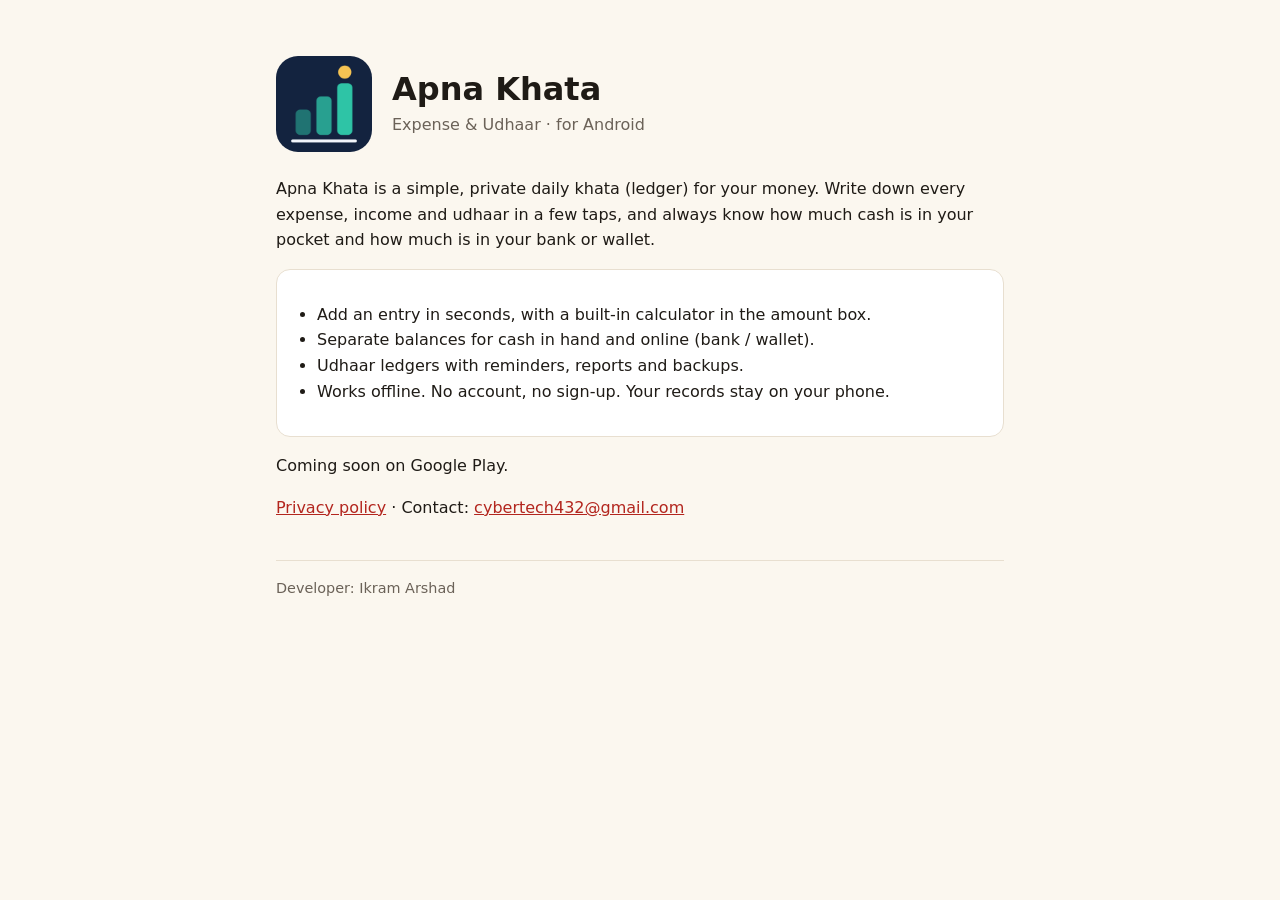
==== index.html @ e540d87f "Add Apna Khata developer site with app-ads.txt and privacy policy Co-Authored-By: Claude Opus 5.5 <n" ====
<!doctype html>
<html lang="en">
<head>
<meta charset="utf-8">
<meta name="viewport" content="width=device-width,initial-scale=1">
<title>Apna Khata · Ikram Arshad</title>
<meta name="description" content="Apna Khata: a simple, private daily khata for expenses, cash and udhaar. Offline, no account.">
<link rel="icon" href="apna-khata-icon.png">
<link rel="stylesheet" href="style.css">
</head>
<body>
<main>
  <div class="hero">
    <img src="apna-khata-icon.png" alt="Apna Khata icon">
    <div>
      <h1>Apna Khata</h1>
      <p class="sub">Expense &amp; Udhaar · for Android</p>
    </div>
  </div>
  <p>Apna Khata is a simple, private daily khata (ledger) for your money. Write down every expense, income and udhaar in a few taps, and always know how much cash is in your pocket and how much is in your bank or wallet.</p>
  <div class="card">
    <ul>
      <li>Add an entry in seconds, with a built-in calculator in the amount box.</li>
      <li>Separate balances for cash in hand and online (bank / wallet).</li>
      <li>Udhaar ledgers with reminders, reports and backups.</li>
      <li>Works offline. No account, no sign-up. Your records stay on your phone.</li>
    </ul>
  </div>
  <p>Coming soon on Google Play.</p>
  <p><a href="privacy.html">Privacy policy</a> · Contact: <a href="mailto:cybertech432@gmail.com">cybertech432@gmail.com</a></p>
  <footer>Developer: Ikram Arshad</footer>
</main>
</body>
</html>
---- style.css ----
:root{--bg:#fbf7ef;--fg:#1f1b16;--muted:#6b6258;--card:#fff;--line:#e8dfd0;--accent:#b3261e}
@media (prefers-color-scheme:dark){:root{--bg:#171411;--fg:#f2ece3;--muted:#b0a596;--card:#221e1a;--line:#3a332c;--accent:#ff8a80}}
*{box-sizing:border-box}
body{margin:0;background:var(--bg);color:var(--fg);font:16px/1.6 system-ui,-apple-system,"Segoe UI",Roboto,sans-serif}
main{max-width:760px;margin:0 auto;padding:32px 16px 64px}
a{color:var(--accent)}
.hero{display:flex;gap:20px;align-items:center;margin:24px 0}
.hero img{width:96px;height:96px;border-radius:22px;flex:none}
h1{margin:0;font-size:2rem;line-height:1.2}
.sub{color:var(--muted);margin:4px 0 0}
.card{background:var(--card);border:1px solid var(--line);border-radius:14px;padding:16px 20px;margin:16px 0}
ul{padding-left:20px}
footer{color:var(--muted);font-size:.9rem;margin-top:40px;border-top:1px solid var(--line);padding-top:16px}
.policy h2{margin-top:2em;font-size:1.25rem}
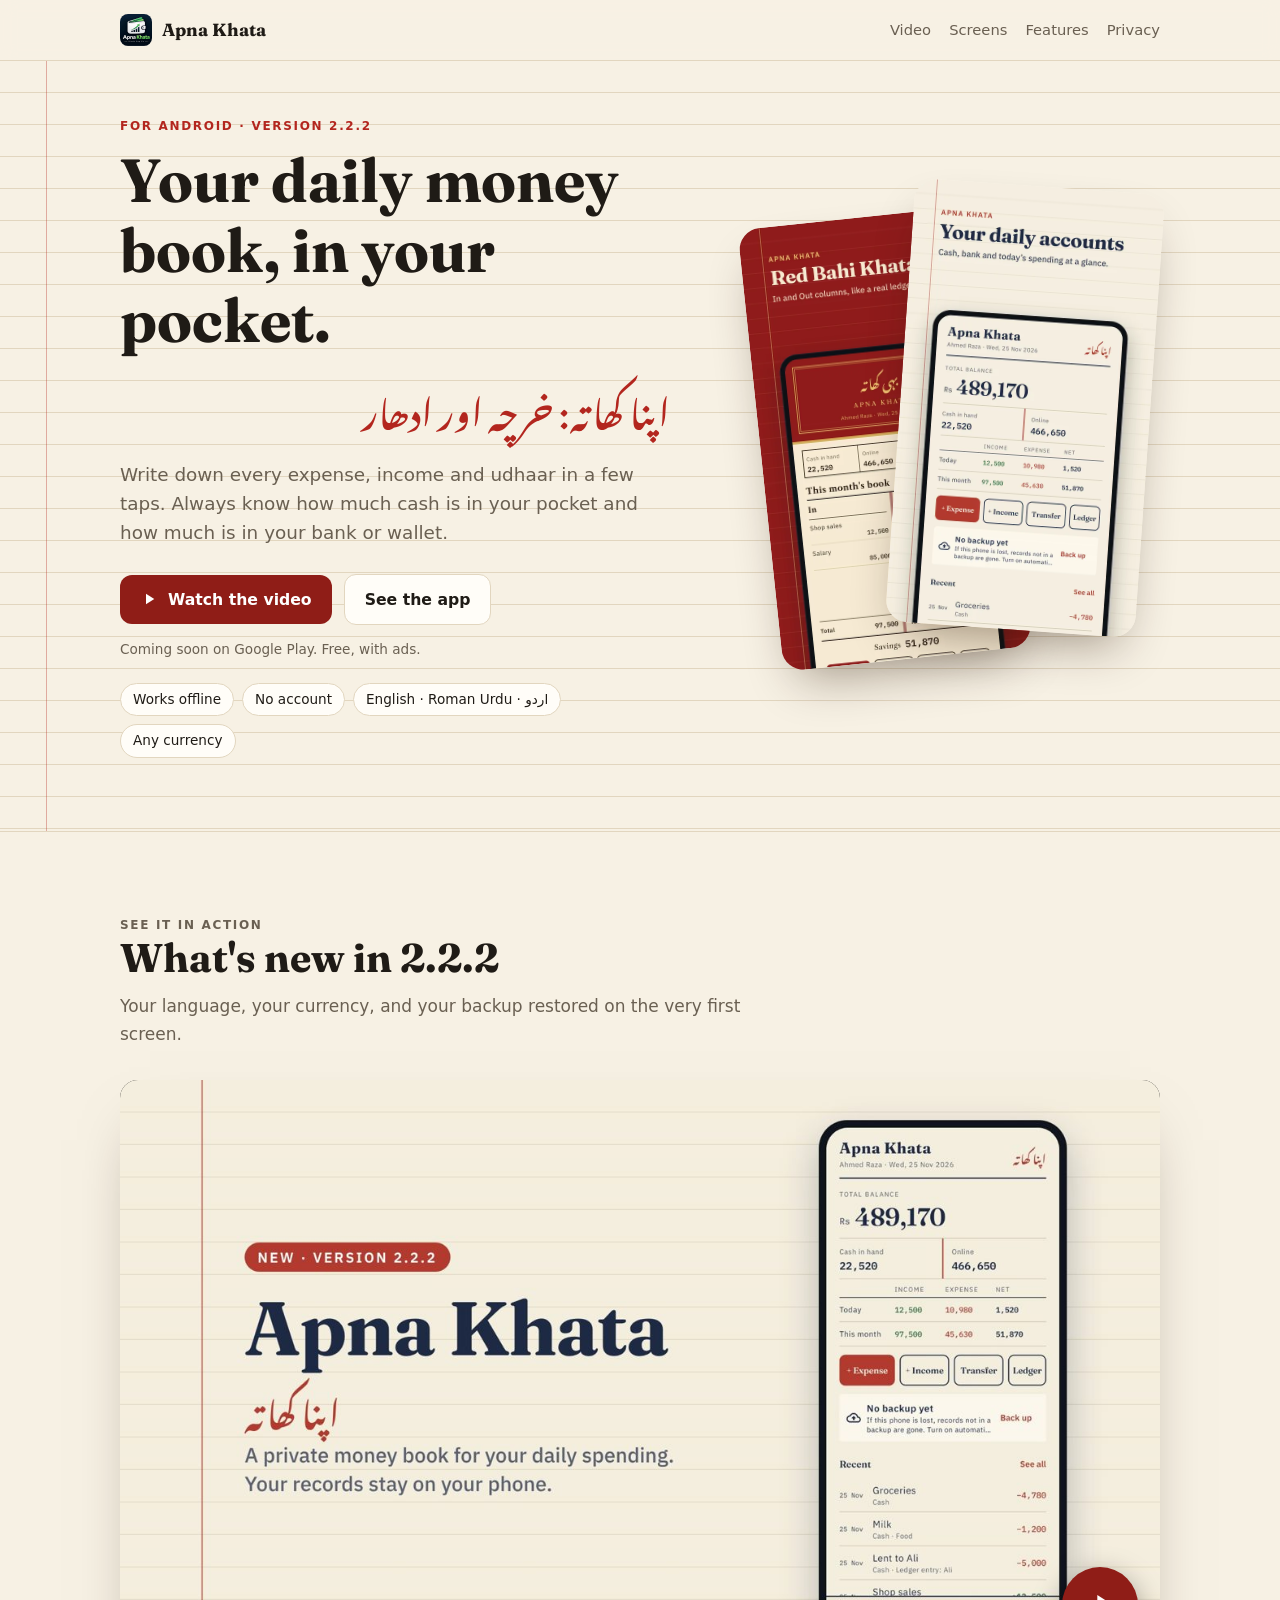
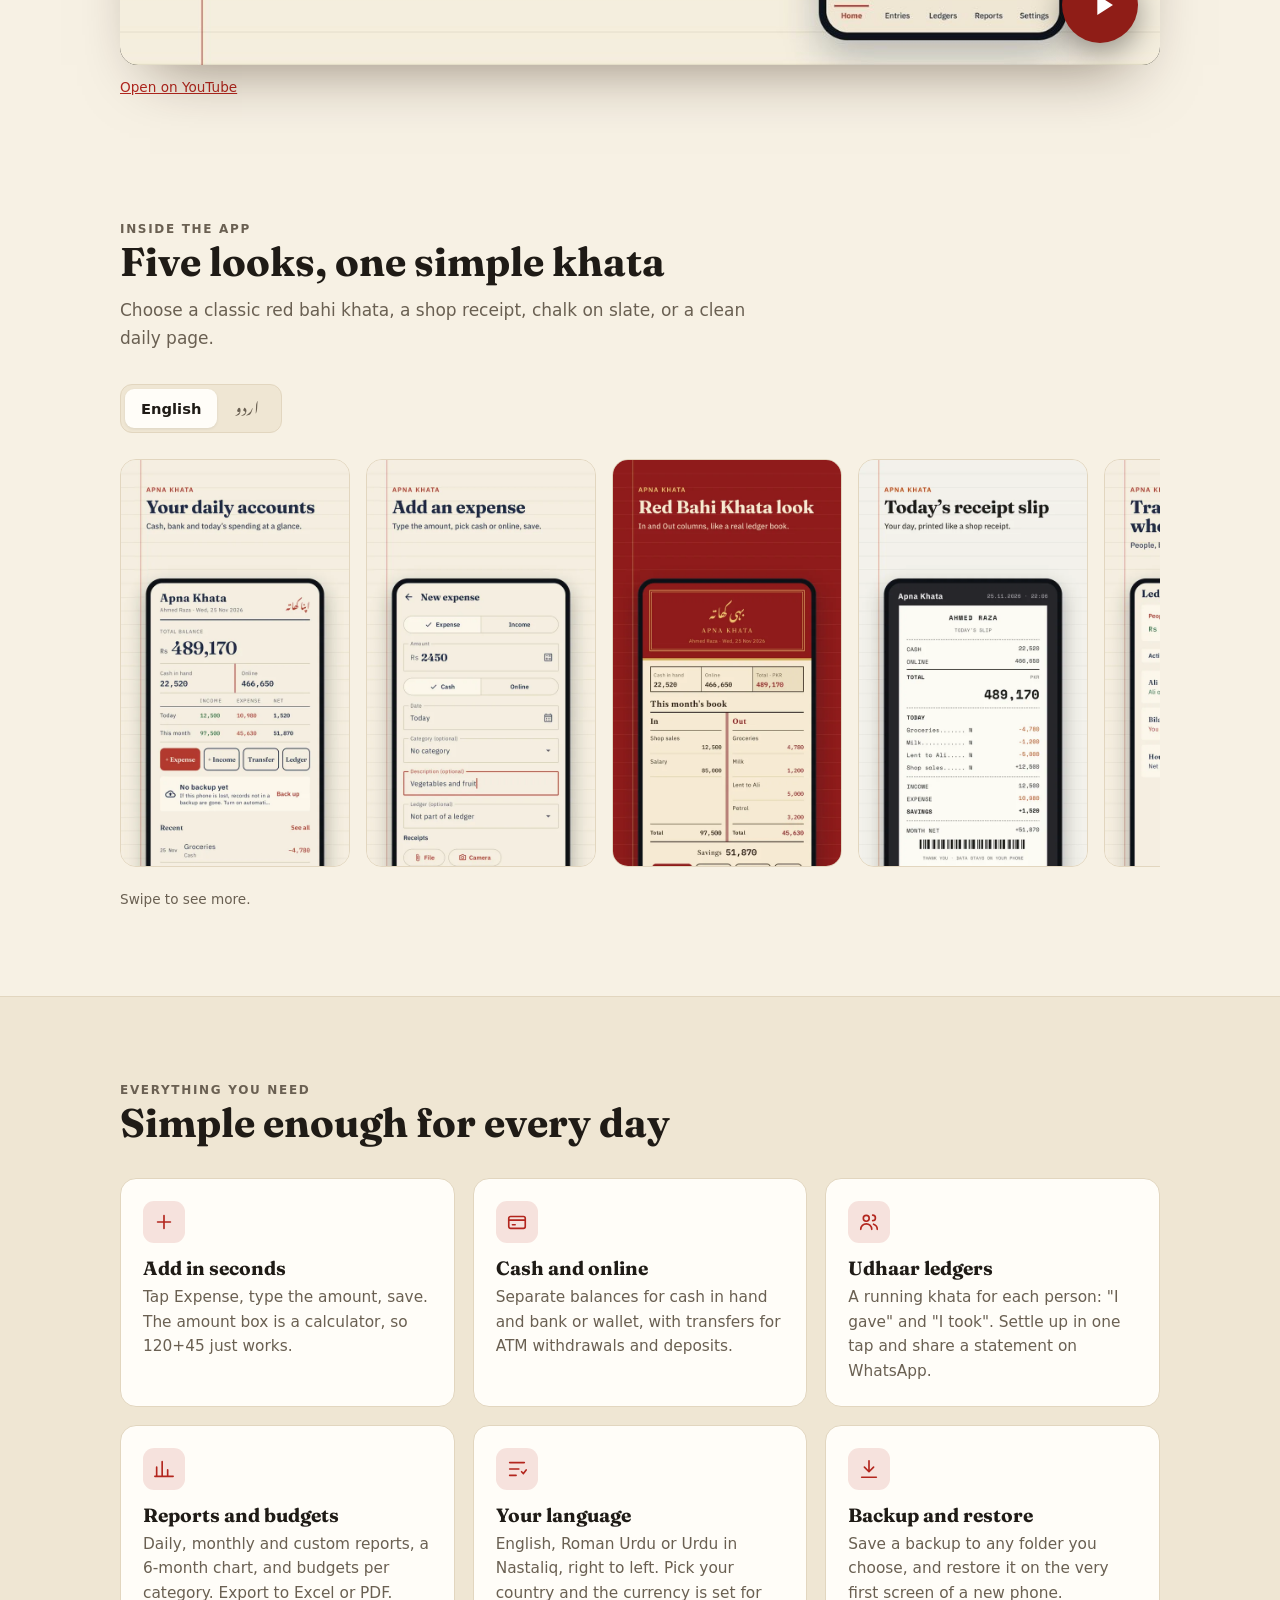
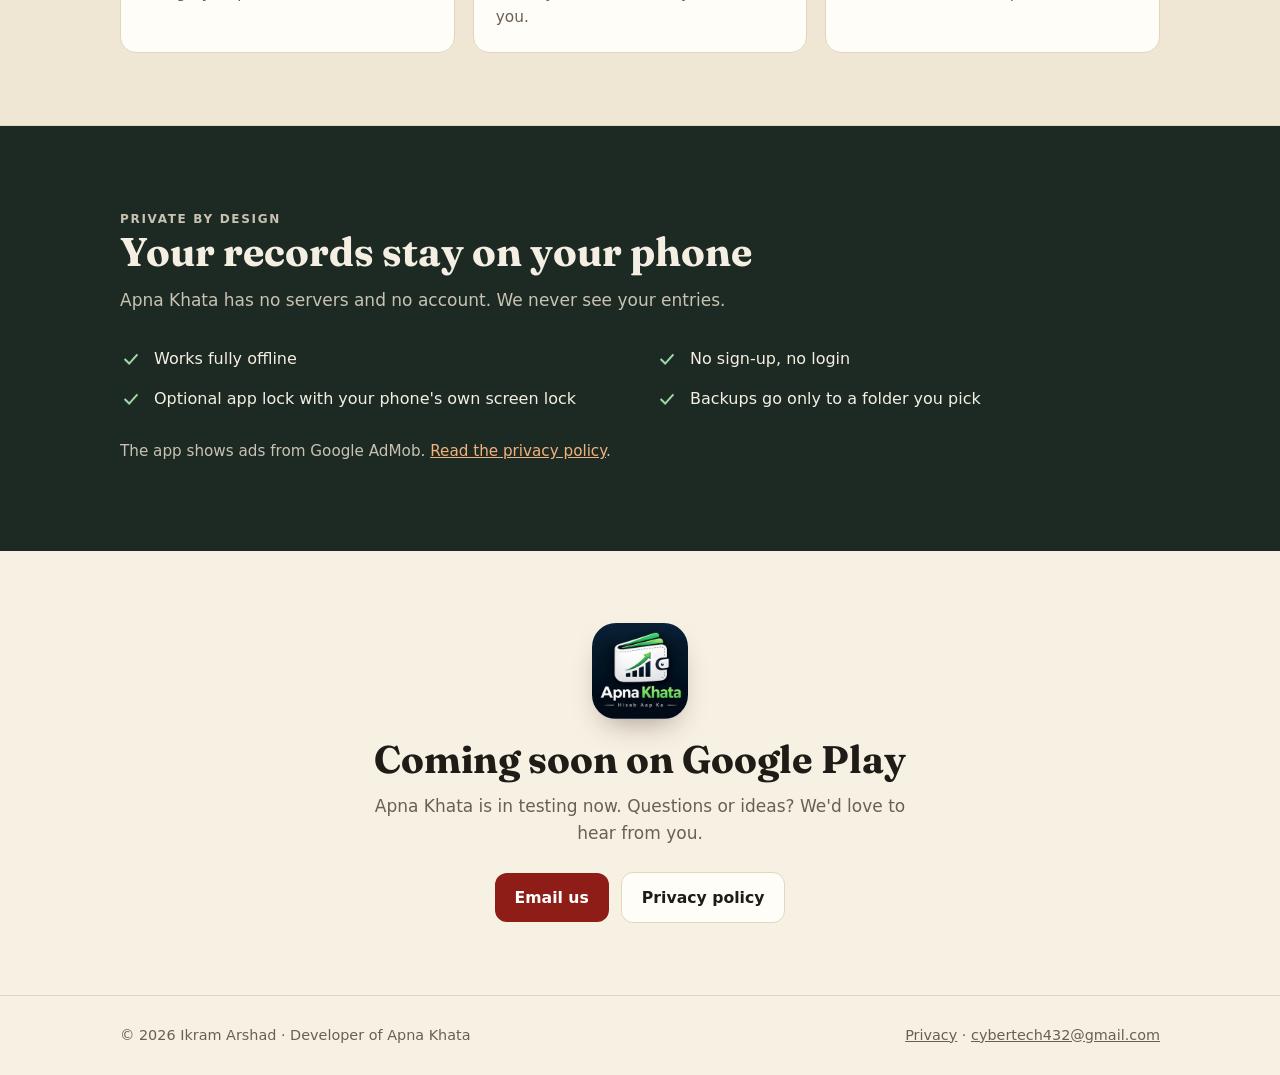
==== commit cd0d93bc: "Redesign landing page with screenshots, video and features Co-Authored-By: Claude Opus 5.5 <noreply@" ====
--- a/index.html
+++ b/index.html
@@ -3,32 +3,241 @@
 <head>
 <meta charset="utf-8">
 <meta name="viewport" content="width=device-width,initial-scale=1">
-<title>Apna Khata · Ikram Arshad</title>
-<meta name="description" content="Apna Khata: a simple, private daily khata for expenses, cash and udhaar. Offline, no account.">
-<link rel="icon" href="apna-khata-icon.png">
-<link rel="stylesheet" href="style.css">
+<title>Apna Khata: Expense &amp; Udhaar</title>
+<meta name="description" content="Apna Khata is a simple, private daily khata for expenses, cash and udhaar. English, Roman Urdu and Urdu. Offline, no account, records stay on your phone.">
+<meta property="og:title" content="Apna Khata: Expense &amp; Udhaar">
+<meta property="og:description" content="Your daily money book for Android. Offline, no account, records stay on your phone.">
+<meta property="og:image" content="https://ikramarshad.github.io/img/og.jpg">
+<meta property="og:type" content="website">
+<meta name="theme-color" content="#8f1d17">
+<link rel="icon" href="img/icon.png">
+<link rel="preconnect" href="https://fonts.googleapis.com">
+<link rel="preconnect" href="https://fonts.gstatic.com" crossorigin>
+<link href="https://fonts.googleapis.com/css2?family=Fraunces:opsz,wght@9..144,500;9..144,700&family=Noto+Nastaliq+Urdu:wght@500&display=swap" rel="stylesheet">
+<style>
+:root{
+  --paper:#f7f1e4;--paper-2:#efe6d3;--ink:#1f1b16;--muted:#6a6052;--rule:#e2d6bf;
+  --red:#8f1d17;--red-ink:#b3261e;--card:#fffdf8;--slate:#1d2a24;--chalk:#f4efe2;
+  --serif:"Fraunces",Georgia,"Times New Roman",serif;
+  --sans:system-ui,-apple-system,"Segoe UI",Roboto,sans-serif;
+}
+@media (prefers-color-scheme:dark){:root:not([data-theme="light"]){
+  --paper:#16130f;--paper-2:#1e1a15;--ink:#f2ece3;--muted:#b3a794;--rule:#352e25;
+  --red:#a8261d;--red-ink:#ff8a80;--card:#211c17;--slate:#121c18;
+}}
+*{box-sizing:border-box}
+html{scroll-behavior:smooth}
+body{margin:0;background:var(--paper);color:var(--ink);font:17px/1.6 var(--sans);-webkit-font-smoothing:antialiased}
+img{max-width:100%;height:auto;display:block}
+a{color:var(--red-ink)}
+.wrap{max-width:1080px;margin:0 auto;padding:0 20px}
+h1,h2,h3{font-family:var(--serif);font-weight:700;line-height:1.15;margin:0}
+.eyebrow{font-size:.75rem;letter-spacing:.14em;text-transform:uppercase;color:var(--red-ink);font-weight:600;margin:0 0 10px}
+
+/* nav */
+nav{position:sticky;top:0;z-index:5;background:color-mix(in srgb,var(--paper) 88%,transparent);backdrop-filter:blur(8px);border-bottom:1px solid var(--rule)}
+nav .wrap{display:flex;align-items:center;gap:12px;height:60px}
+nav .brand{display:flex;align-items:center;gap:10px;font-family:var(--serif);font-weight:700;font-size:1.1rem;color:var(--ink);text-decoration:none}
+nav .brand img{width:32px;height:32px;border-radius:8px}
+nav .links{margin-left:auto;display:flex;gap:18px;font-size:.92rem}
+nav .links a{color:var(--muted);text-decoration:none}
+nav .links a:hover{color:var(--ink)}
+@media (max-width:560px){nav .links a:not(:last-child){display:none}}
+
+/* hero: ruled ledger paper */
+.hero{background:
+  linear-gradient(90deg,transparent 0 46px,color-mix(in srgb,var(--red-ink) 35%,transparent) 46px 47px,transparent 47px),
+  repeating-linear-gradient(var(--paper) 0 31px,var(--rule) 31px 32px);
+  border-bottom:1px solid var(--rule)}
+.hero .wrap{display:grid;grid-template-columns:1.1fr .9fr;gap:40px;align-items:center;padding-top:56px;padding-bottom:56px}
+.hero h1{font-size:clamp(2.3rem,5.4vw,3.8rem)}
+.hero h1 .ur{display:block;font-family:"Noto Nastaliq Urdu",serif;font-weight:500;font-size:.62em;color:var(--red-ink);margin-top:14px;line-height:1.9}
+.hero p.lead{font-size:1.15rem;color:var(--muted);max-width:34em;margin:18px 0 26px}
+.cta{display:flex;flex-wrap:wrap;gap:12px;align-items:center}
+.btn{display:inline-flex;align-items:center;gap:10px;padding:12px 20px;border-radius:12px;font-weight:600;text-decoration:none;font-size:.98rem}
+.btn.primary{background:var(--red);color:#fff}
+.btn.ghost{border:1.5px solid var(--rule);color:var(--ink);background:var(--card)}
+.soon{font-size:.85rem;color:var(--muted);margin-top:14px}
+.pills{display:flex;flex-wrap:wrap;gap:8px;margin-top:22px;padding:0;list-style:none}
+.pills li{background:var(--card);border:1px solid var(--rule);border-radius:99px;padding:5px 12px;font-size:.85rem}
+.phones{position:relative;height:520px}
+.phones img{position:absolute;width:250px;border-radius:22px;box-shadow:0 24px 50px -18px rgba(40,20,0,.45)}
+.phones img:nth-child(1){right:150px;top:30px;transform:rotate(-6deg)}
+.phones img:nth-child(2){right:10px;top:0;transform:rotate(4deg)}
+@media (max-width:860px){
+  .hero{background:repeating-linear-gradient(var(--paper) 0 31px,var(--rule) 31px 32px)}
+  .hero .wrap{grid-template-columns:1fr;padding-top:36px}
+  .phones{height:400px;max-width:400px;margin:0 auto;width:100%}
+  .phones img{width:190px}
+  .phones img:nth-child(1){left:10px;right:auto}
+  .phones img:nth-child(2){right:10px}
+}
+
+section{padding:72px 0}
+.head{max-width:640px;margin-bottom:32px}
+.head h2{font-size:clamp(1.8rem,3.6vw,2.5rem)}
+.head p{color:var(--muted);margin:12px 0 0}
+
+/* video */
+.video{position:relative;aspect-ratio:16/9;border-radius:18px;overflow:hidden;background:#000;box-shadow:0 30px 60px -30px rgba(40,20,0,.5);cursor:pointer;border:0;padding:0;width:100%}
+.video img{width:100%;height:100%;object-fit:cover;transition:transform .4s}
+.video:hover img{transform:scale(1.02)}
+.video .play{position:absolute;right:22px;bottom:22px;width:76px;height:76px;border-radius:50%;background:var(--red);display:grid;place-items:center;box-shadow:0 10px 30px rgba(0,0,0,.4)}
+.video .play svg{width:34px;height:34px;margin-left:5px;fill:#fff}
+.video iframe{position:absolute;inset:0;width:100%;height:100%;border:0}
+
+/* screenshots */
+.tabs{display:inline-flex;background:var(--paper-2);border:1px solid var(--rule);border-radius:12px;padding:4px;margin-bottom:22px}
+.tabs button{border:0;background:none;font:inherit;font-size:.92rem;padding:8px 16px;border-radius:9px;color:var(--muted);cursor:pointer}
+.tabs button[aria-selected="true"]{background:var(--card);color:var(--ink);font-weight:600;box-shadow:0 1px 3px rgba(0,0,0,.08)}
+.tabs button.ur{font-family:"Noto Nastaliq Urdu",serif;font-size:1rem;line-height:1.2;padding:4px 18px 10px}
+.shots{display:flex;gap:16px;overflow-x:auto;scroll-snap-type:x mandatory;padding:4px 0 18px;scrollbar-width:thin}
+.shots img{flex:none;width:230px;border-radius:16px;scroll-snap-align:start;border:1px solid var(--rule);background:var(--paper-2)}
+@media (max-width:560px){.shots img{width:68vw}}
+.hint{font-size:.85rem;color:var(--muted);margin-top:4px}
+
+/* features */
+.features{background:var(--paper-2);border-top:1px solid var(--rule);border-bottom:1px solid var(--rule)}
+.grid{display:grid;grid-template-columns:repeat(3,1fr);gap:18px}
+@media (max-width:860px){.grid{grid-template-columns:repeat(2,1fr)}}
+@media (max-width:560px){.grid{grid-template-columns:1fr}}
+.f{background:var(--card);border:1px solid var(--rule);border-radius:16px;padding:22px}
+.f .ic{width:42px;height:42px;border-radius:11px;background:color-mix(in srgb,var(--red-ink) 12%,transparent);display:grid;place-items:center;margin-bottom:14px}
+.f .ic svg{width:22px;height:22px;stroke:var(--red-ink);fill:none;stroke-width:1.8;stroke-linecap:round;stroke-linejoin:round}
+.f h3{font-size:1.2rem;margin-bottom:6px}
+.f p{margin:0;color:var(--muted);font-size:.96rem}
+
+/* privacy slate */
+.slate{background:var(--slate);color:var(--chalk)}
+.slate .head p{color:#c9c2b2}
+.slate .eyebrow{color:#f0b37e}
+.checks{display:grid;grid-template-columns:repeat(2,1fr);gap:14px 32px;padding:0;margin:0;list-style:none}
+@media (max-width:640px){.checks{grid-template-columns:1fr}}
+.checks li{display:flex;gap:12px;align-items:flex-start;font-size:1rem}
+.checks li svg{flex:none;width:22px;height:22px;stroke:#9fd8a8;fill:none;stroke-width:2.2;margin-top:2px}
+.slate a{color:#f0b37e}
+
+/* closing */
+.closing{text-align:center}
+.closing img{width:96px;height:96px;border-radius:24px;margin:0 auto 18px;box-shadow:0 14px 30px -12px rgba(40,20,0,.4)}
+.closing h2{font-size:clamp(1.8rem,3.6vw,2.4rem)}
+.closing p{color:var(--muted);max-width:32em;margin:12px auto 24px}
+.closing .cta{justify-content:center}
+footer{border-top:1px solid var(--rule);padding:28px 0;font-size:.9rem;color:var(--muted)}
+footer .wrap{display:flex;flex-wrap:wrap;gap:8px 20px;justify-content:space-between}
+footer a{color:var(--muted)}
+</style>
 </head>
 <body>
-<main>
-  <div class="hero">
-    <img src="apna-khata-icon.png" alt="Apna Khata icon">
-    <div>
-      <h1>Apna Khata</h1>
-      <p class="sub">Expense &amp; Udhaar · for Android</p>
+
+<nav><div class="wrap">
+  <a class="brand" href="#top"><img src="img/icon.png" alt="">Apna Khata</a>
+  <div class="links"><a href="#video">Video</a><a href="#screens">Screens</a><a href="#features">Features</a><a href="#privacy">Privacy</a></div>
+</div></nav>
+
+<header class="hero" id="top"><div class="wrap">
+  <div>
+    <p class="eyebrow">For Android · Version 2.2.2</p>
+    <h1>Your daily money book, in your pocket.<span class="ur" lang="ur" dir="rtl">اپنا کھاتہ: خرچہ اور ادھار</span></h1>
+    <p class="lead">Write down every expense, income and udhaar in a few taps. Always know how much cash is in your pocket and how much is in your bank or wallet.</p>
+    <div class="cta">
+      <a class="btn primary" href="#video"><svg width="18" height="18" viewBox="0 0 24 24" fill="#fff"><path d="M8 5v14l11-7z"/></svg>Watch the video</a>
+      <a class="btn ghost" href="#screens">See the app</a>
     </div>
-  </div>
-  <p>Apna Khata is a simple, private daily khata (ledger) for your money. Write down every expense, income and udhaar in a few taps, and always know how much cash is in your pocket and how much is in your bank or wallet.</p>
-  <div class="card">
-    <ul>
-      <li>Add an entry in seconds, with a built-in calculator in the amount box.</li>
-      <li>Separate balances for cash in hand and online (bank / wallet).</li>
-      <li>Udhaar ledgers with reminders, reports and backups.</li>
-      <li>Works offline. No account, no sign-up. Your records stay on your phone.</li>
-    </ul>
-  </div>
-  <p>Coming soon on Google Play.</p>
-  <p><a href="privacy.html">Privacy policy</a> · Contact: <a href="mailto:cybertech432@gmail.com">cybertech432@gmail.com</a></p>
-  <footer>Developer: Ikram Arshad</footer>
-</main>
+    <p class="soon">Coming soon on Google Play. Free, with ads.</p>
+    <ul class="pills"><li>Works offline</li><li>No account</li><li>English · Roman Urdu · اردو</li><li>Any currency</li></ul>
+  </div>
+  <div class="phones" aria-hidden="true">
+    <img src="img/en/03-bahi.webp" alt="" width="540" height="960">
+    <img src="img/en/01-home.webp" alt="" width="540" height="960">
+  </div>
+</div></header>
+
+<section id="video"><div class="wrap">
+  <div class="head">
+    <p class="eyebrow">See it in action</p>
+    <h2>What's new in 2.2.2</h2>
+    <p>Your language, your currency, and your backup restored on the very first screen.</p>
+  </div>
+  <button class="video" id="yt" aria-label="Play the Apna Khata video">
+    <img src="img/video.jpg" alt="Apna Khata 2.2.2 video" loading="lazy">
+    <span class="play"><svg viewBox="0 0 24 24"><path d="M8 5v14l11-7z"/></svg></span>
+  </button>
+  <p class="hint"><a href="https://www.youtube.com/watch?v=P8p9BI2lGts" target="_blank" rel="noopener">Open on YouTube</a></p>
+</div></section>
+
+<section id="screens" style="padding-top:24px"><div class="wrap">
+  <div class="head">
+    <p class="eyebrow">Inside the app</p>
+    <h2>Five looks, one simple khata</h2>
+    <p>Choose a classic red bahi khata, a shop receipt, chalk on slate, or a clean daily page.</p>
+  </div>
+  <div class="tabs" role="tablist">
+    <button role="tab" aria-selected="true" data-set="en">English</button>
+    <button role="tab" aria-selected="false" data-set="ur" class="ur" lang="ur">اردو</button>
+  </div>
+  <div class="shots" id="shots" tabindex="0" aria-label="App screenshots"></div>
+  <p class="hint">Swipe to see more.</p>
+</div></section>
+
+<section class="features" id="features"><div class="wrap">
+  <div class="head">
+    <p class="eyebrow">Everything you need</p>
+    <h2>Simple enough for every day</h2>
+  </div>
+  <div class="grid">
+    <div class="f"><div class="ic"><svg viewBox="0 0 24 24"><path d="M12 5v14M5 12h14"/></svg></div><h3>Add in seconds</h3><p>Tap Expense, type the amount, save. The amount box is a calculator, so 120+45 just works.</p></div>
+    <div class="f"><div class="ic"><svg viewBox="0 0 24 24"><rect x="3" y="6" width="18" height="13" rx="2"/><path d="M3 10h18M7 15h3"/></svg></div><h3>Cash and online</h3><p>Separate balances for cash in hand and bank or wallet, with transfers for ATM withdrawals and deposits.</p></div>
+    <div class="f"><div class="ic"><svg viewBox="0 0 24 24"><circle cx="9" cy="8" r="3.2"/><path d="M3 20c0-3.3 2.7-6 6-6s6 2.7 6 6M16 4.5a3 3 0 0 1 0 6M21 20c0-2.6-1.6-4.8-4-5.6"/></svg></div><h3>Udhaar ledgers</h3><p>A running khata for each person: "I gave" and "I took". Settle up in one tap and share a statement on WhatsApp.</p></div>
+    <div class="f"><div class="ic"><svg viewBox="0 0 24 24"><path d="M4 20V10M10 20V4M16 20v-7M22 20H2"/></svg></div><h3>Reports and budgets</h3><p>Daily, monthly and custom reports, a 6-month chart, and budgets per category. Export to Excel or PDF.</p></div>
+    <div class="f"><div class="ic"><svg viewBox="0 0 24 24"><path d="M4 5h16M4 12h10M4 19h7"/><path d="M17 15l2 2 3-4"/></svg></div><h3>Your language</h3><p>English, Roman Urdu or Urdu in Nastaliq, right to left. Pick your country and the currency is set for you.</p></div>
+    <div class="f"><div class="ic"><svg viewBox="0 0 24 24"><path d="M12 3v12M7 10l5 5 5-5M4 21h16"/></svg></div><h3>Backup and restore</h3><p>Save a backup to any folder you choose, and restore it on the very first screen of a new phone.</p></div>
+  </div>
+</div></section>
+
+<section class="slate" id="privacy"><div class="wrap">
+  <div class="head">
+    <p class="eyebrow">Private by design</p>
+    <h2>Your records stay on your phone</h2>
+    <p>Apna Khata has no servers and no account. We never see your entries.</p>
+  </div>
+  <ul class="checks">
+    <li><svg viewBox="0 0 24 24"><path d="M5 12l5 5 9-10"/></svg>Works fully offline</li>
+    <li><svg viewBox="0 0 24 24"><path d="M5 12l5 5 9-10"/></svg>No sign-up, no login</li>
+    <li><svg viewBox="0 0 24 24"><path d="M5 12l5 5 9-10"/></svg>Optional app lock with your phone's own screen lock</li>
+    <li><svg viewBox="0 0 24 24"><path d="M5 12l5 5 9-10"/></svg>Backups go only to a folder you pick</li>
+  </ul>
+  <p style="margin-top:28px;color:#c9c2b2;font-size:.95rem">The app shows ads from Google AdMob. <a href="privacy.html">Read the privacy policy</a>.</p>
+</div></section>
+
+<section class="closing"><div class="wrap">
+  <img src="img/icon.png" alt="Apna Khata icon" width="256" height="256">
+  <h2>Coming soon on Google Play</h2>
+  <p>Apna Khata is in testing now. Questions or ideas? We'd love to hear from you.</p>
+  <div class="cta"><a class="btn primary" href="mailto:cybertech432@gmail.com">Email us</a><a class="btn ghost" href="privacy.html">Privacy policy</a></div>
+</div></section>
+
+<footer><div class="wrap">
+  <span>© 2026 Ikram Arshad · Developer of Apna Khata</span>
+  <span><a href="privacy.html">Privacy</a> · <a href="mailto:cybertech432@gmail.com">cybertech432@gmail.com</a></span>
+</div></footer>
+
+<script>
+const sets={
+  en:[["01-home","Home: cash, bank and today's spending"],["02-add","Add an expense"],["03-bahi","Red bahi khata look"],["04-raseed","Today's receipt slip"],["05-ledgers","Track who owes whom"],["06-reports","Monthly reports"],["07-takhti","Chalk-on-slate look"],["08-settle","Settle up and share"]],
+  ur:[["01-home","ہوم"],["02-add","خرچہ لکھیں"],["03-bahi","بہی کھاتہ"],["04-raseed","آج کی رسید"],["05-khate","کھاتے"],["06-report","رپورٹ"],["07-takhti","تختی"],["08-barabar","حساب برابر"]]
+};
+const box=document.getElementById('shots');
+function show(k){
+  box.innerHTML=sets[k].map(([f,a])=>`<img src="img/${k}/${f}.webp" alt="${a}" width="540" height="960" loading="lazy">`).join('');
+  box.scrollLeft=0;
+  document.querySelectorAll('.tabs button').forEach(b=>b.setAttribute('aria-selected',b.dataset.set===k));
+}
+document.querySelectorAll('.tabs button').forEach(b=>b.onclick=()=>show(b.dataset.set));
+show('en');
+document.getElementById('yt').addEventListener('click',function(){
+  this.innerHTML='<iframe src="https://www.youtube-nocookie.com/embed/P8p9BI2lGts?autoplay=1&rel=0" title="Apna Khata 2.2.2" allow="autoplay; encrypted-media; picture-in-picture; fullscreen" allowfullscreen></iframe>';
+},{once:true});
+</script>
 </body>
 </html>
